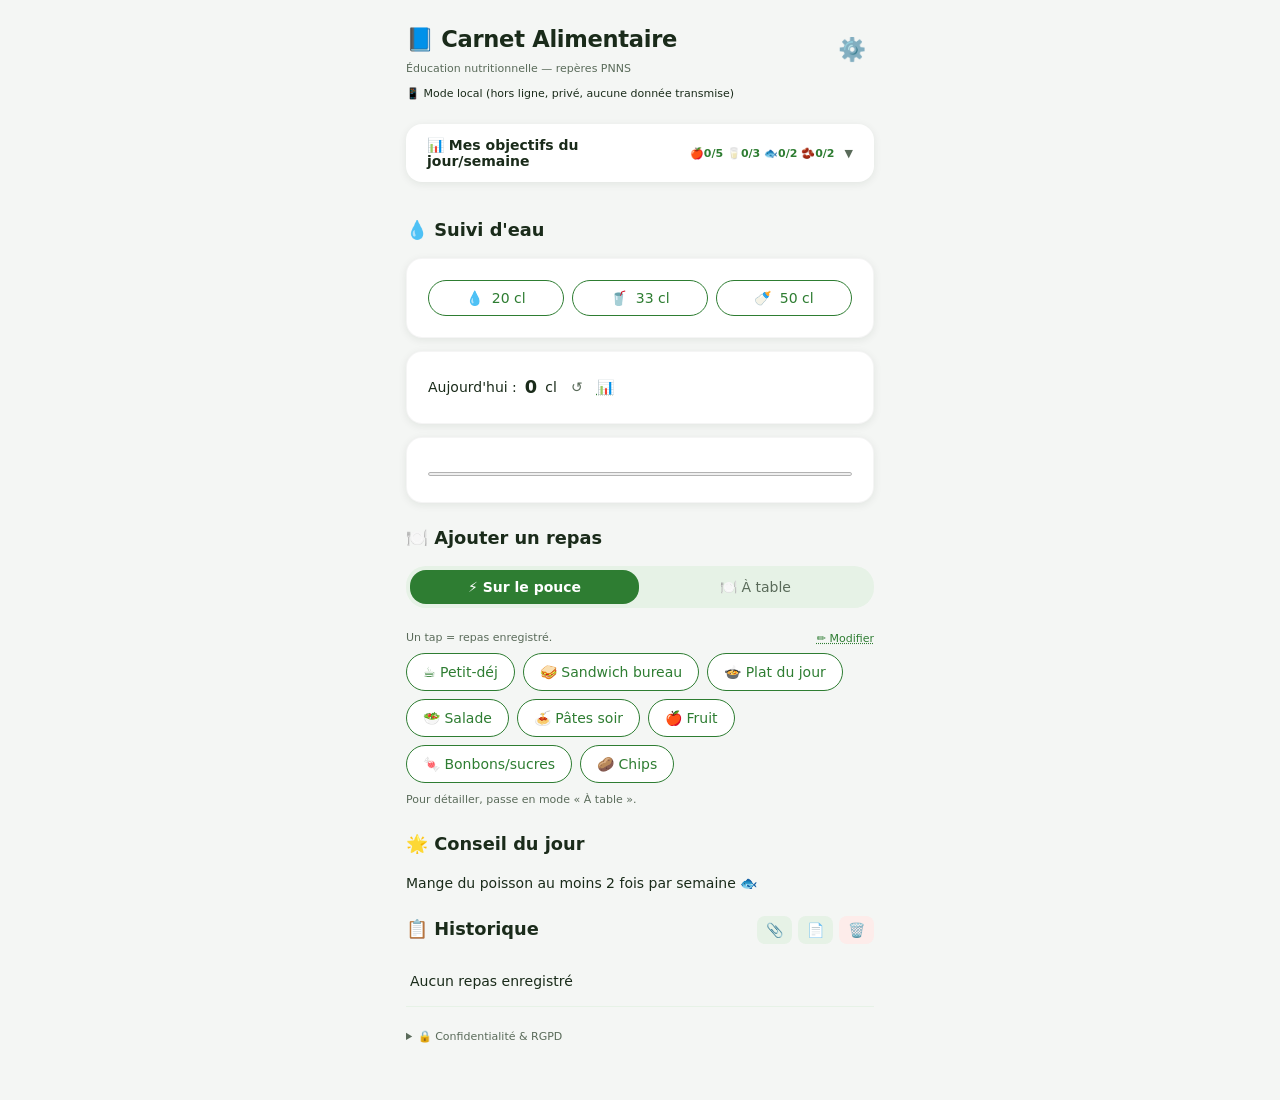
==== index.html @ 1e471554 "Dashboard repliable : bouton une ligne + résumé compact, écran d'accueil sur une seule vue" ====
<!DOCTYPE html>
<html lang="fr">
<head>
  <meta charset="UTF-8">
  <meta name="viewport" content="width=device-width, initial-scale=1.0, viewport-fit=cover">
  <title>Carnet Alimentaire - Accueil</title>
  <link rel="stylesheet" href="style.css">
  <link rel="manifest" href="manifest.json">
  <meta name="theme-color" content="#2E7D32">
</head>
<body>
  <div class="app-container">
    <!-- HEADER -->
    <header class="main-header">
      <div class="header-title">
        <h1>📘 Carnet Alimentaire</h1>
        <p class="subtitle">Éducation nutritionnelle — repères PNNS</p>
      </div>
      <button id="settingsNavBtn" class="icon-btn settings-icon" aria-label="Paramètres">⚙️</button>
    </header>

    <!-- INDICATEUR IA -->
    <div id="iaModeIndicator" class="ia-mode-indicator-container"></div>

    <!-- TABLEAU DE BORD PNNS : bouton repliable -->
    <div class="dashboard-section">
      <button class="dash-collapsed" id="dashToggle" aria-expanded="false">
        <span class="dash-title">📊 Mes objectifs du jour/semaine</span>
        <span class="dash-mini" id="dashMini"></span>
        <span class="dash-caret" id="dashCaret">▼</span>
      </button>
      <div class="dash-details" id="dashDetails">
        <div id="pnnsDashboard"></div>
      </div>
    </div>

    <!-- SECTION EAU (condensée) -->
    <div class="water-section">
      <h2>💧 Suivi d'eau</h2>
      <div class="water-buttons">
        <button class="water-btn" data-cl="20">
          <span class="btn-emoji">💧</span> 20 cl
        </button>
        <button class="water-btn" data-cl="33">
          <span class="btn-emoji">🥤</span> 33 cl
        </button>
        <button class="water-btn" data-cl="50">
          <span class="btn-emoji">🍼</span> 50 cl
        </button>
      </div>
      <div class="water-today">
        <span>Aujourd'hui : </span>
        <strong id="waterTotal">0</strong> <span>cl</span>
        <button id="resetWaterBtn" class="small-btn reset-water">↺</button>
        <button id="waterHistoryBtn" class="link-btn">📊</button>
      </div>
      <div class="water-goal">
        <progress id="waterProgress" value="0" max="150"></progress>
      </div>
      <div id="waterHistoryPanel" style="display:none;" class="history-panel"></div>
    </div>

    <!-- AJOUT REPAS : une seule zone d'encodage visible selon le mode -->
    <div class="add-section">
      <h2>🍽️ Ajouter un repas</h2>
      <div class="mode-switch">
        <button class="on" data-mode="pouce">⚡ Sur le pouce</button>
        <button data-mode="lent">🍽️ À table</button>
      </div>

      <!-- Pouce : chips personnalisables -->
      <div id="quick-zone">
        <div class="chips-toolbar">
          <p class="mode-hint small" style="margin:0;">Un tap = repas enregistré.</p>
          <button id="editChipsBtn" class="link-btn chips-edit-btn">✏️ Modifier</button>
        </div>
        <div class="chips" id="quickChips"></div>
        <div id="chipsEditRow" class="table-addrow" style="display:none;">
          <input type="text" id="newChipInput" placeholder="Ex: 🥯 Bagel, 🍪 Cookie…" maxlength="30">
          <button id="addChipBtn" class="btn btn-secondary btn-sm">＋</button>
        </div>
        <p class="mode-hint small">Pour détailler, passe en mode « À table ».</p>
      </div>

      <!-- À table : formulaire détaillé (brouillon conservé si tu quittes l'appli) -->
      <div id="detailed-meal-section" style="display:none;">
        <label>✏️ Description</label>
        <textarea id="mealText" placeholder="Ex: Salade de lentilles, pamplemousse, riz"></textarea>
        <div class="voice-row">
          <button id="startVoiceBtn" class="btn btn-secondary">
            <span class="btn-emoji">🎤</span> Dictée vocale
          </button>
          <button id="stopVoiceBtn" class="btn btn-outline" disabled>⏹️ Arrêter</button>
        </div>
        <p id="voiceStatus" class="voice-status"></p>
        <div class="photo-row">
          <button id="takePhotoBtn" class="btn btn-secondary">
            <span class="btn-emoji">📷</span> Photo
          </button>
          <button id="uploadPhotoBtn" class="btn btn-secondary">
            <span class="btn-emoji">🖼️</span> Galerie
          </button>
        </div>
        <div id="photoPreview" class="photo-preview" style="display:none;">
          <img id="previewImg" alt="Aperçu">
          <button id="removePhotoBtn" class="remove-photo">✖️</button>
        </div>
        <details class="datetime-fold">
          <summary>📅 Date & heure : maintenant (modifier)</summary>
          <input type="datetime-local" id="mealDatetime">
        </details>
        <button id="saveMealBtn" class="btn btn-primary btn-block">
          <span class="btn-emoji">💾</span> Enregistrer
        </button>
      </div>
    </div>

    <!-- ALERTE IA -->
    <div id="alertBanner" class="alert-banner" style="display:none;">
      <span id="alertMessage"></span>
      <button id="closeAlertBtn" class="close-alert">✖️</button>
    </div>

    <!-- CONSEIL PNNS -->
    <div class="suggestions-section">
      <h2>🌟 Conseil du jour</h2>
      <p id="pnnsTip" class="tip-text">Mangez au moins 5 fruits et légumes par jour !</p>
    </div>

    <!-- HISTORIQUE -->
    <div class="meals-section">
      <div class="section-header">
        <h2>📋 Historique</h2>
        <div class="toolbar">
          <button id="exportBtn" class="icon-small-btn" title="Exporter JSON">📎</button>
          <button id="exportReadableBtn" class="icon-small-btn" title="Exporter texte">📄</button>
          <button id="clearAllBtn" class="icon-small-btn danger" title="Effacer tout">🗑️</button>
        </div>
      </div>
      <ul id="mealsList"></ul>
    </div>

    <!-- FOOTER RGPD -->
    <footer class="privacy-footer">
      <details>
        <summary>🔒 Confidentialité & RGPD</summary>
        <div class="privacy-content">
          <p>• Toutes vos données restent sur votre téléphone.<br>
          • Vous pouvez supprimer ou exporter vos données à tout moment.<br>
          • <strong>Mode IA externe</strong> : optionnel, avec écran de consentement explicite (RGPD Art. 9).<br>
          • Aucune donnée n'est vendue ou partagée.</p>
        </div>
      </details>
    </footer>
  </div>

  <!-- Dashboard repliable : bascule + résumé compact synchronisé au rendu -->
  <script>
  (function () {
    var t = document.getElementById('dashToggle');
    var d = document.getElementById('dashDetails');
    var c = document.getElementById('dashCaret');
    var m = document.getElementById('dashMini');
    if (t && d) {
      t.addEventListener('click', function () {
        var open = d.classList.toggle('open');
        t.classList.toggle('open', open);
        t.setAttribute('aria-expanded', open ? 'true' : 'false');
        if (c) c.textContent = open ? '▲' : '▼';
      });
    }
    var pd = document.getElementById('pnnsDashboard');
    if (pd && m && typeof MutationObserver !== 'undefined') {
      new MutationObserver(function () {
        var rows = pd.querySelectorAll('.dash-row');
        if (!rows.length) return;
        var parts = [];
        rows.forEach(function (r) {
          var e = r.querySelector('.dash-emoji');
          var n = r.querySelector('.dash-count');
          if (e && n) parts.push(e.textContent.trim() + n.textContent.trim());
        });
        m.textContent = parts.join(' ');
      }).observe(pd, { childList: true, subtree: true });
    }
  })();
  </script>

  <script type="module" src="js/app.js"></script>
</body>
</html>
---- style.css ----
/* ============================================================
   Carnet Alimentaire — feuille de style v3.2 (grille nombre d'or)
   Échelle typographique φ=1.618, base 14px :
     --fs-xs 8.7px (14/φ²) · --fs-sm 11px (14/φ) · --fs-md 14px
     --fs-lg 17.8px · --fs-xl 22.6px (14×φ)
   Espacements Fibonacci : 8 / 13 / 21 / 34 px
   ============================================================ */

:root {
  font-family: system-ui, -apple-system, sans-serif;
  --fs-xs: 8.7px;
  --fs-sm: 11px;
  --fs-md: 14px;
  --fs-lg: 17.8px;
  --fs-xl: 22.6px;
  --sp-1: 8px; --sp-2: 13px; --sp-3: 21px; --sp-4: 34px;
  --green: #2E7D32;
  --green-soft: #e6f2e6;
  --amber: #f59e0b;
  --bg: #f4f6f4;
  --card: #ffffff;
  --text: #1a2b1a;
  --muted: #5a6b5a;
  --radius: 16px;
  --radius-sm: 10px;
  --shadow: 0 2px 8px rgba(0,40,0,.08);
  --red: #c62828;
}

body.dark { --bg:#14201a; --card:#1d2c24; --text:#e8f0e8; --muted:#9db09d; --green-soft:#24382c; --shadow:0 2px 8px rgba(0,0,0,.4); }

input, select, textarea { background:var(--card); color:var(--text); border:1px solid var(--muted); border-radius:var(--radius-sm); padding:var(--sp-2); font-size:var(--fs-lg); font-family:inherit; width:100%; box-sizing:border-box; }
input:focus, select:focus, textarea:focus { outline:2px solid var(--green); border-color:transparent; }
textarea { min-height:80px; resize:vertical; }

.btn { border:0; padding:var(--sp-2) var(--sp-3); border-radius:12px; font-size:var(--fs-md); cursor:pointer; font-family:inherit; background:var(--green-soft); color:var(--green); font-weight:600; }
.btn:hover { filter:brightness(.95); }
.btn-primary { background:var(--green); color:#fff; }
.btn-secondary { background:var(--green-soft); color:var(--green); }
.btn-outline { background:var(--card); color:var(--green); border:1.5px solid var(--green); }
.btn-block { display:block; width:100%; }
.btn-sm { padding:8px var(--sp-2); font-size:var(--fs-md); }
.btn-emoji { margin-right:4px; }
.btn.danger { background:#fdecea; color:var(--red); }

.icon-btn { border:0; background:transparent; font-size:var(--fs-xl); cursor:pointer; padding:var(--sp-1); border-radius:50%; }
.icon-btn:hover { background:var(--green-soft); }
.icon-small-btn { border:0; background:var(--green-soft); border-radius:8px; padding:6px 9px; cursor:pointer; font-size:var(--fs-md); }
.icon-small-btn.danger { background:#fdecea; }

.link-btn { border:0; background:transparent; color:var(--green); text-decoration:underline dotted; font-size:inherit; cursor:pointer; padding:0; font-family:inherit; }
.small-btn { border:0; background:transparent; cursor:pointer; font-size:var(--fs-sm); padding:2px 6px; border-radius:6px; color:var(--muted); }

* { box-sizing:border-box; }
body { margin:0; background:var(--bg); color:var(--text); font-size:var(--fs-md); line-height:1.618; }
.app-container { max-width:480px; margin:0 auto; padding:0 var(--sp-2) calc(var(--sp-4) + env(safe-area-inset-bottom)); }
.main-header { display:flex; justify-content:space-between; align-items:center; padding:var(--sp-3) var(--sp-2) var(--sp-1); }
.header-title h1 { font-size:var(--fs-xl); margin:0; font-weight:700; letter-spacing:-.3px; }
.subtitle { font-size:var(--fs-sm); color:var(--muted); margin:2px 0 0; }

section, .dashboard-section, .water-section, .add-section, .suggestions-section, .meals-section, .settings-section, .ia-mode-indicator-container { padding:0 var(--sp-2); margin-bottom:var(--sp-3); }
section h2, .dashboard-section h2, .water-section h2, .add-section h2, .suggestions-section h2, .meals-section h2, .settings-section h2 { font-size:var(--fs-lg); margin:0 0 var(--sp-2); font-weight:600; }

.card, .dashboard-section > div, .water-section > div:not(.link-btn) { background:var(--card); border-radius:var(--radius); box-shadow:var(--shadow); padding:var(--sp-3); margin-bottom:var(--sp-2); border:1px solid rgba(0,0,0,.04); }
body.dark .card, body.dark .dashboard-section > div, body.dark .water-section > div { border-color:rgba(255,255,255,.05); }

.dash-row, .pnns-group { display:flex; align-items:center; gap:var(--sp-2); margin:var(--sp-2) 0; }
.dash-emoji, .group-emoji { font-size:var(--fs-lg); }
.dash-label, .pnns-group-label { flex:1.618; font-size:var(--fs-md); }
.dash-count { font-size:var(--fs-sm); color:var(--muted); }
.dash-bar { flex:1; height:8px; background:var(--green-soft); border-radius:6px; overflow:hidden; }
.dash-fill { height:100%; background:var(--green); border-radius:6px; width:0; transition:width .8s cubic-bezier(.2,.8,.2,1); }
.dash-note { font-size:var(--fs-sm); color:var(--muted); margin-top:var(--sp-2); }

.water-buttons { display:flex; gap:var(--sp-1); margin-bottom:var(--sp-2); }
.water-btn { flex:1; border:1px solid var(--green); color:var(--green); background:var(--card); border-radius:20px; padding:9px 13px; font-size:var(--fs-md); cursor:pointer; font-family:inherit; }
.water-btn:active { transform:scale(.96); }
.water-today { display:flex; align-items:center; gap:var(--sp-1); font-size:var(--fs-md); }
.water-today strong { font-size:var(--fs-lg); }
.reset-water { font-size:var(--fs-md); }
.water-goal { margin-top:var(--sp-2); }
.water-goal progress { width:100%; height:8px; }
.history-panel { margin-top:var(--sp-2); font-size:var(--fs-sm); color:var(--muted); }

.mode-switch { background:var(--green-soft); border-radius:20px; padding:4px; display:flex; gap:2px; margin-bottom:var(--sp-3); }
.mode-switch button { flex:1; border:0; background:transparent; padding:9px 12px; border-radius:16px; font-size:var(--fs-md); cursor:pointer; color:var(--muted); font-family:inherit; }
.mode-switch button.on { background:var(--green); color:#fff; font-weight:600; }

.mode-hint { font-size:var(--fs-sm); color:var(--muted); margin:var(--sp-1) 0; }

.chips-toolbar { display:flex; justify-content:space-between; align-items:center; margin-bottom:6px; }
.chips-edit-btn { font-size:var(--fs-sm); }
.chips { display:flex; gap:var(--sp-1); flex-wrap:wrap; }
.chip { background:var(--card); border:1px solid var(--green); color:var(--green); border-radius:24px; padding:10px 16px; font-size:var(--fs-md); cursor:pointer; font-family:inherit; transition:transform .1s; }
.chip:active { transform:scale(.96); }
.chip-edit { display:inline-flex; align-items:center; gap:2px; border:1px dashed var(--green); border-radius:24px; overflow:hidden; }
.chip-edit .chip-label { border:0; background:transparent; color:var(--green); padding:10px 6px 10px 14px; font-size:var(--fs-md); cursor:pointer; font-family:inherit; }
.chip-edit .chip-del { border:0; background:transparent; cursor:pointer; font-size:12px; padding:10px 10px 10px 2px; opacity:.7; }

.table-addrow { display:flex; gap:var(--sp-1); margin:var(--sp-1) 0; }
.table-addrow input { flex:1; }

.voice-row, .photo-row { display:flex; gap:var(--sp-1); margin-top:var(--sp-2); }
.voice-row .btn, .photo-row .btn { flex:1; }
.voice-status { font-size:var(--fs-sm); color:var(--muted); margin:var(--sp-1) 0 0; }

.photo-preview { position:relative; margin-top:var(--sp-2); text-align:center; }
.photo-preview img { max-width:100%; max-height:210px; border-radius:var(--radius-sm); }
.remove-photo { position:absolute; top:var(--sp-1); right:var(--sp-1); border:0; background:rgba(0,0,0,.6); color:#fff; border-radius:50%; padding:6px 9px; cursor:pointer; }

.datetime-fold { margin:var(--sp-2) 0; }
.datetime-fold summary { font-size:var(--fs-sm); color:var(--muted); cursor:pointer; }
.datetime-fold input { margin-top:var(--sp-1); }

.alert-banner { position:fixed; top:0; left:0; right:0; max-width:480px; margin:0 auto; background:#fff3cd; border-bottom:2px solid var(--amber); padding:var(--sp-2) var(--sp-3); font-size:var(--fs-sm); z-index:25; display:flex; justify-content:space-between; align-items:center; gap:var(--sp-1); }
.alert-banner.show { display:flex; }
.close-alert { border:0; background:transparent; cursor:pointer; font-size:var(--fs-md); }

.tip-text { font-size:var(--fs-md); margin:0; }

.section-header { display:flex; justify-content:space-between; align-items:center; margin-bottom:var(--sp-2); }
.section-header h2 { margin:0; }
.toolbar { display:flex; gap:6px; }
#mealsList { list-style:none; padding:0; margin:0; }
#mealsList li { padding:var(--sp-2) 4px; border-bottom:1px solid var(--green-soft); font-size:var(--fs-md); }
#mealsList li .meal-time { display:block; font-size:var(--fs-sm); color:var(--muted); }
#mealsList li .meal-alert { display:block; font-size:var(--fs-sm); color:var(--amber); }

.toast { position:fixed; bottom:calc(20px + env(safe-area-inset-bottom)); left:50%; transform:translateX(-50%) translateY(90px); background:var(--text); color:var(--bg); padding:var(--sp-2) 22px; border-radius:24px; font-size:var(--fs-md); transition:transform .35s; z-index:30; }
.toast.show { transform:translateX(-50%) translateY(0); }

.privacy-footer { padding:0 var(--sp-2) var(--sp-3); font-size:var(--fs-sm); color:var(--muted); }
.privacy-footer summary { cursor:pointer; }
.privacy-content { margin-top:var(--sp-1); }

.ia-mode-indicator-container { font-size:var(--fs-sm); }

@media (min-width: 600px) {
  .app-container { max-width:520px; }
}

/* ==== Dashboard repliable (écran d'accueil sur une seule vue) ==== */
.dashboard-section > div.dash-details { background:transparent; box-shadow:none; padding:0; margin:0; border:0; border-radius:0; }
.dash-collapsed { display:flex; align-items:center; gap:10px; width:100%; border:0; background:var(--card); border-radius:var(--radius); box-shadow:var(--shadow); padding:var(--sp-2) var(--sp-3); cursor:pointer; font-family:inherit; color:var(--text); margin-bottom:var(--sp-2); }
.dash-collapsed .dash-title { font-size:var(--fs-md); font-weight:600; flex:1; text-align:left; }
.dash-mini { font-size:var(--fs-sm); color:var(--green); font-weight:600; white-space:nowrap; }
.dash-caret { font-size:var(--fs-sm); color:var(--muted); }
.dash-details { max-height:0; overflow:hidden; transition:max-height .35s ease; }
.dash-details.open { max-height:440px; }
.dash-details > div { background:var(--card); border-radius:var(--radius); box-shadow:var(--shadow); padding:var(--sp-3); margin-bottom:var(--sp-2); border:1px solid rgba(0,0,0,.04); }
body.dark .dash-details > div { border-color:rgba(255,255,255,.05); }
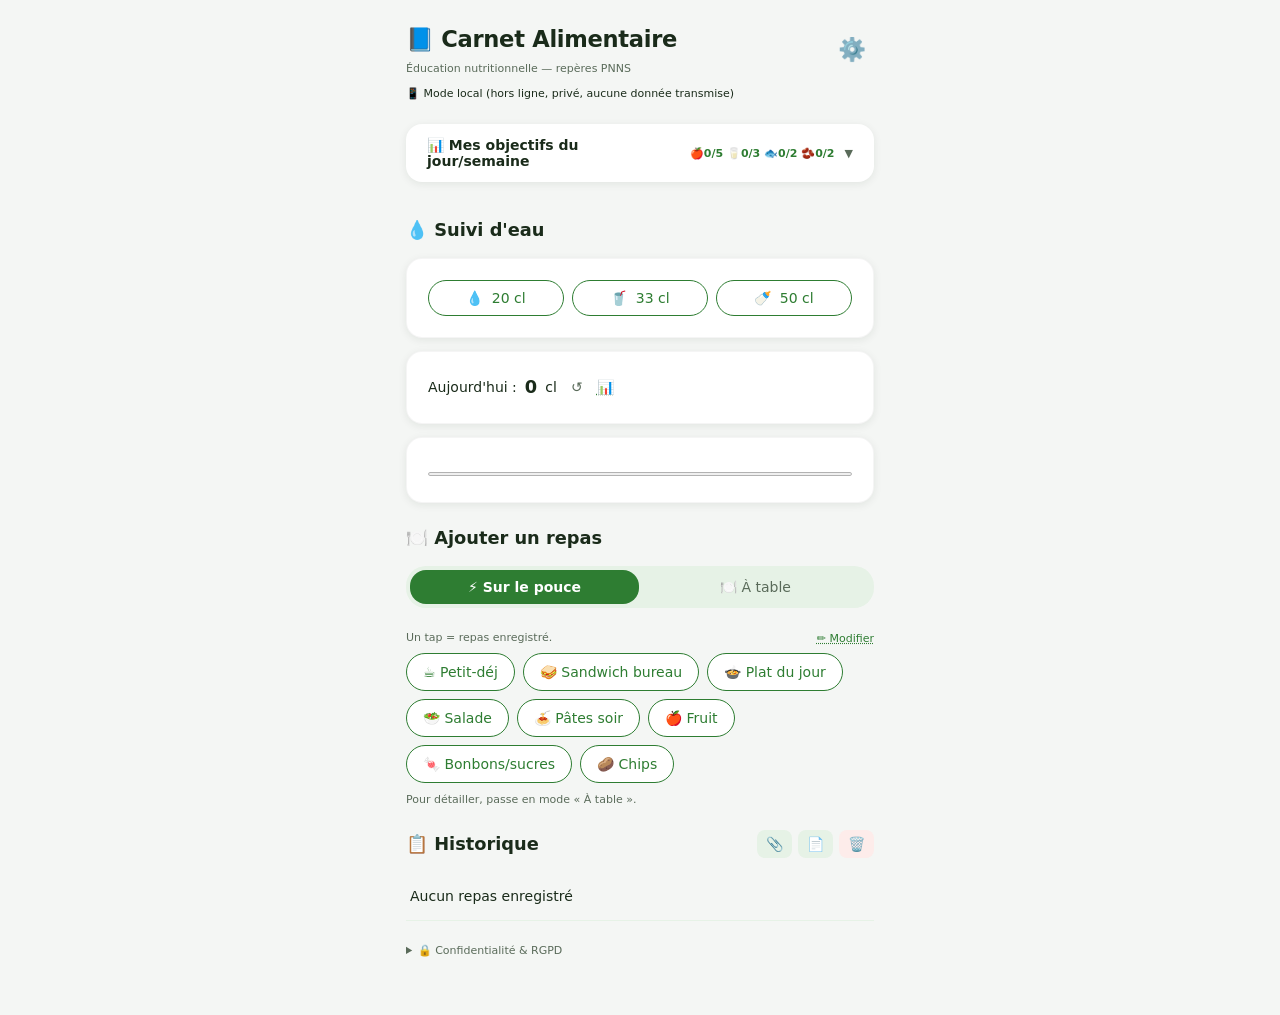
==== commit bb5e422c: "Conseil du jour glissé dans le panneau des objectifs (section autonome supprimée)" ====
--- a/index.html
+++ b/index.html
@@ -31,6 +31,7 @@
       </button>
       <div class="dash-details" id="dashDetails">
         <div id="pnnsDashboard"></div>
+        <p class="dash-tip">🌟 <span id="pnnsTip">Mangez au moins 5 fruits et légumes par jour !</span></p>
       </div>
     </div>
 
@@ -121,12 +122,6 @@
       <button id="closeAlertBtn" class="close-alert">✖️</button>
     </div>
 
-    <!-- CONSEIL PNNS -->
-    <div class="suggestions-section">
-      <h2>🌟 Conseil du jour</h2>
-      <p id="pnnsTip" class="tip-text">Mangez au moins 5 fruits et légumes par jour !</p>
-    </div>
-
     <!-- HISTORIQUE -->
     <div class="meals-section">
       <div class="section-header">
--- a/style.css
+++ b/style.css
@@ -149,3 +149,6 @@
 .dash-details.open { max-height:440px; }
 .dash-details > div { background:var(--card); border-radius:var(--radius); box-shadow:var(--shadow); padding:var(--sp-3); margin-bottom:var(--sp-2); border:1px solid rgba(0,0,0,.04); }
 body.dark .dash-details > div { border-color:rgba(255,255,255,.05); }
+
+/* ==== Conseil du jour dans le dashboard déplié ==== */
+.dash-tip { font-size:var(--fs-md); margin:var(--sp-2) 0 0; padding-top:var(--sp-2); border-top:1px solid var(--green-soft); color:var(--text); }
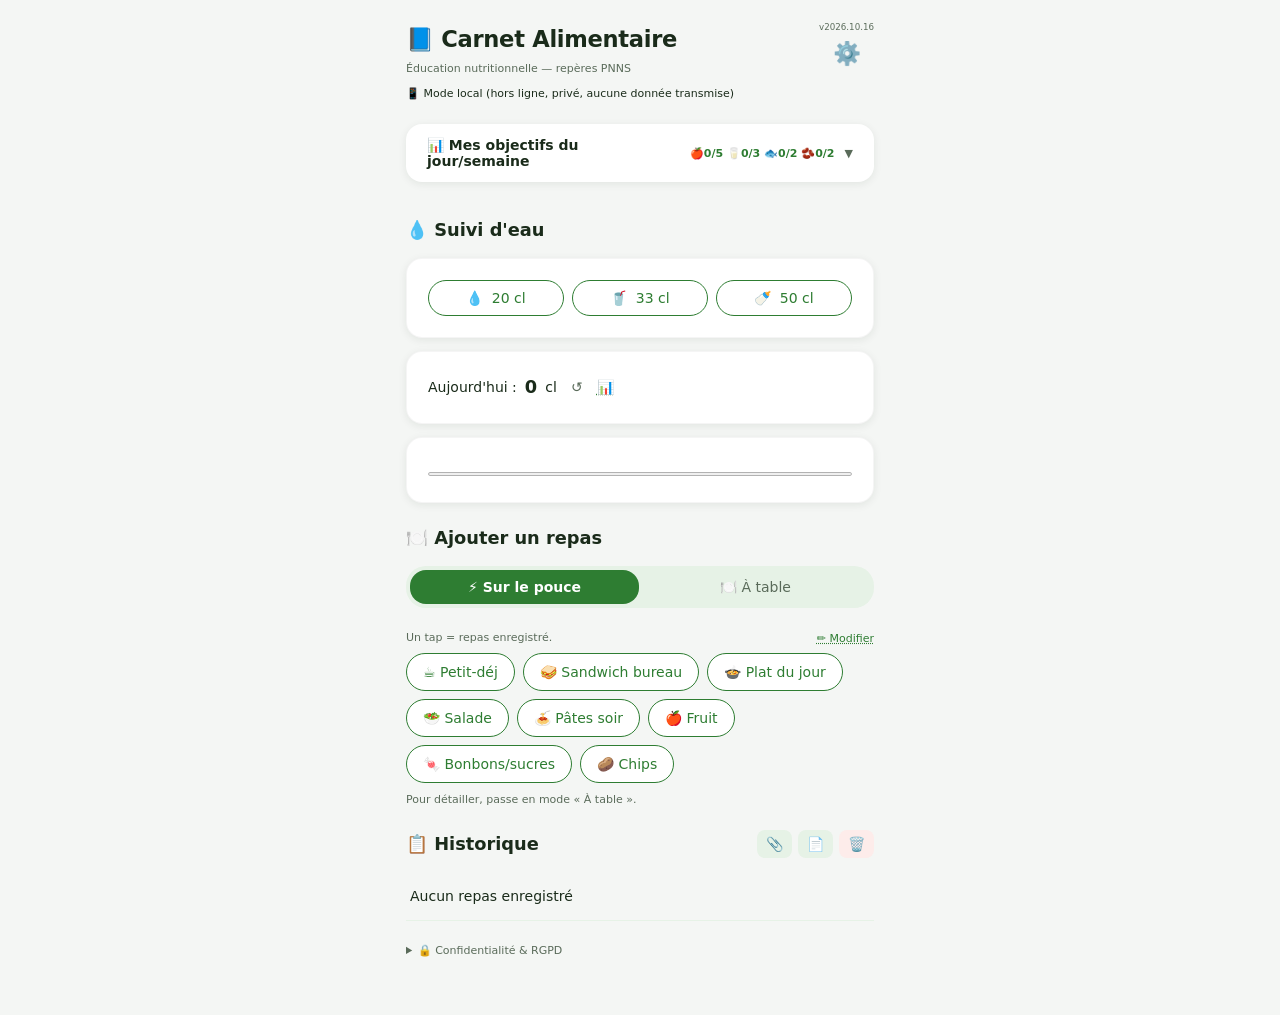
==== commit 8de3c50b: "Version de l'appli affichée au-dessus de la roue dentée (source : manifest.json)" ====
--- a/index.html
+++ b/index.html
@@ -16,7 +16,10 @@
         <h1>📘 Carnet Alimentaire</h1>
         <p class="subtitle">Éducation nutritionnelle — repères PNNS</p>
       </div>
-      <button id="settingsNavBtn" class="icon-btn settings-icon" aria-label="Paramètres">⚙️</button>
+      <div class="settings-col">
+        <span id="appVersion" class="app-version" aria-label="Version de l'application"></span>
+        <button id="settingsNavBtn" class="icon-btn settings-icon" aria-label="Paramètres">⚙️</button>
+      </div>
     </header>
 
     <!-- INDICATEUR IA -->
--- a/style.css
+++ b/style.css
@@ -55,6 +55,8 @@
 body { margin:0; background:var(--bg); color:var(--text); font-size:var(--fs-md); line-height:1.618; }
 .app-container { max-width:480px; margin:0 auto; padding:0 var(--sp-2) calc(var(--sp-4) + env(safe-area-inset-bottom)); }
 .main-header { display:flex; justify-content:space-between; align-items:center; padding:var(--sp-3) var(--sp-2) var(--sp-1); }
+.settings-col { display:flex; flex-direction:column; align-items:center; }
+.app-version { font-size:var(--fs-xs); color:var(--muted); line-height:1; }
 .header-title h1 { font-size:var(--fs-xl); margin:0; font-weight:700; letter-spacing:-.3px; }
 .subtitle { font-size:var(--fs-sm); color:var(--muted); margin:2px 0 0; }
 
@@ -125,6 +127,8 @@
 #mealsList li { padding:var(--sp-2) 4px; border-bottom:1px solid var(--green-soft); font-size:var(--fs-md); }
 #mealsList li .meal-time { display:block; font-size:var(--fs-sm); color:var(--muted); }
 #mealsList li .meal-alert { display:block; font-size:var(--fs-sm); color:var(--amber); }
+#mealsList li .meal-photo { display:block; width:300px; max-width:100%; height:auto; border-radius:var(--radius-sm); margin:var(--sp-1) 0 var(--sp-1); box-shadow:var(--shadow); }
+#mealsList li .meal-alert { display:block; font-size:var(--fs-sm); color:var(--amber); }
 
 .toast { position:fixed; bottom:calc(20px + env(safe-area-inset-bottom)); left:50%; transform:translateX(-50%) translateY(90px); background:var(--text); color:var(--bg); padding:var(--sp-2) 22px; border-radius:24px; font-size:var(--fs-md); transition:transform .35s; z-index:30; }
 .toast.show { transform:translateX(-50%) translateY(0); }
@@ -152,3 +156,14 @@
 
 /* ==== Conseil du jour dans le dashboard déplié ==== */
 .dash-tip { font-size:var(--fs-md); margin:var(--sp-2) 0 0; padding-top:var(--sp-2); border-top:1px solid var(--green-soft); color:var(--text); }
+
+/* ==== Histogramme eau intra-journalier ==== */
+.water-hist { display:flex; align-items:flex-end; gap:var(--sp-1); height:110px; padding:var(--sp-1) 0; overflow-x:auto; }
+.water-hist-bar { display:flex; flex-direction:column; align-items:center; justify-content:flex-end; height:100%; min-width:44px; flex:0 0 auto; }
+.water-hist-col { width:100%; max-width:34px; background:var(--green); border-radius:6px 6px 0 0; display:flex; align-items:flex-start; justify-content:center; color:#fff; font-size:var(--fs-xs); font-weight:600; padding-top:3px; position:relative; animation:waterbar .5s ease; }
+.water-hist-col span { background:transparent; }
+.water-hist-time { font-size:var(--fs-xs); color:var(--muted); margin-top:4px; white-space:nowrap; }
+.water-hist-total { font-size:var(--fs-sm); color:var(--green); font-weight:600; }
+.water-hist-scale { font-size:var(--fs-xs); color:var(--muted); margin:var(--sp-1) 0 0; }
+.water-hist-empty { font-size:var(--fs-sm); color:var(--muted); margin:0; }
+@keyframes waterbar { from { height:0; } }
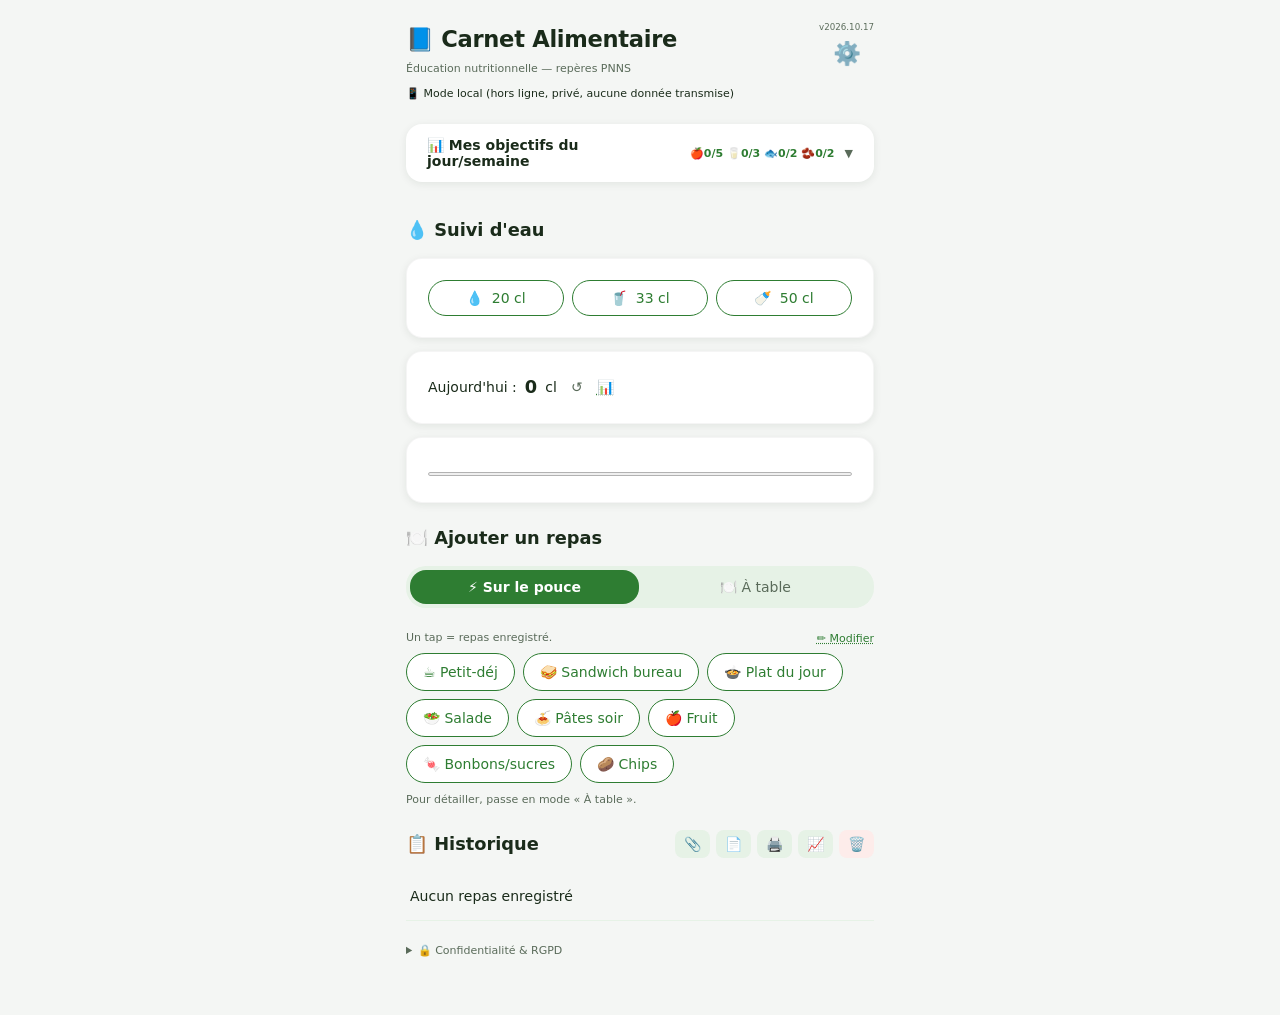
==== commit ca1b221a: "Version par déploiement + impression PDF + page tendances (IA signalée)" ====
--- a/index.html
+++ b/index.html
@@ -132,6 +132,8 @@
         <div class="toolbar">
           <button id="exportBtn" class="icon-small-btn" title="Exporter JSON">📎</button>
           <button id="exportReadableBtn" class="icon-small-btn" title="Exporter texte">📄</button>
+          <button id="printNavBtn" class="icon-small-btn" title="Imprimer / PDF (repas + eau)">🖨️</button>
+          <button id="trendsNavBtn" class="icon-small-btn" title="Tendances & critiques">📈</button>
           <button id="clearAllBtn" class="icon-small-btn danger" title="Effacer tout">🗑️</button>
         </div>
       </div>
--- a/style.css
+++ b/style.css
@@ -167,3 +167,26 @@
 .water-hist-scale { font-size:var(--fs-xs); color:var(--muted); margin:var(--sp-1) 0 0; }
 .water-hist-empty { font-size:var(--fs-sm); color:var(--muted); margin:0; }
 @keyframes waterbar { from { height:0; } }
+
+/* ============================================================
+   Pages secondaires : tendances & impression
+   ============================================================ */
+.subpage { max-width:720px; margin:0 auto; padding:var(--sp-2); }
+.subpage h1 { font-size:var(--fs-lg); margin-bottom:2px; }
+.subpage h2 { font-size:var(--fs-md); margin:var(--sp-3) 0 var(--sp-1); }
+.back-link { display:inline-block; margin:var(--sp-1) 0; color:var(--green); text-decoration:none; font-size:var(--fs-sm); }
+.ia-type-badge { display:inline-block; font-size:var(--fs-xs); padding:4px 10px; border-radius:10px; margin:var(--sp-1) 0; background:var(--green-soft); color:var(--text); }
+.ia-type-badge.local { background:#e8e8e8; }
+.trends-controls { display:flex; gap:var(--sp-2); align-items:center; margin:var(--sp-1) 0; font-size:var(--fs-sm); }
+.trends-controls select { padding:6px 8px; border-radius:8px; border:1px solid #ccc; font-size:var(--fs-sm); }
+.stat-grid { display:grid; grid-template-columns:repeat(auto-fit,minmax(140px,1fr)); gap:var(--sp-2); margin:var(--sp-2) 0; }
+.stat-card { background:var(--card); border-radius:var(--radius-sm); padding:var(--sp-2); box-shadow:var(--shadow); }
+.stat-card .stat-value { font-size:var(--fs-xl); font-weight:bold; color:var(--green); }
+.stat-card .stat-label { font-size:var(--fs-sm); color:var(--muted); }
+.fam-row { display:flex; align-items:center; gap:var(--sp-1); margin:6px 0; font-size:var(--fs-sm); }
+.fam-name { flex:0 0 150px; }
+.fam-bar { flex:1; height:14px; background:var(--green-soft); border-radius:7px; overflow:hidden; }
+.fam-fill { height:100%; background:var(--green); border-radius:7px; }
+.fam-count { flex:0 0 auto; color:var(--muted); font-size:var(--fs-xs); }
+.trends-critique { background:var(--card); border-radius:var(--radius-sm); padding:var(--sp-2); box-shadow:var(--shadow); margin:var(--sp-1) 0; white-space:pre-wrap; font-size:var(--fs-sm); line-height:1.5; }
+.privacy-note { font-size:var(--fs-xs); color:var(--muted); margin-top:var(--sp-2); }
